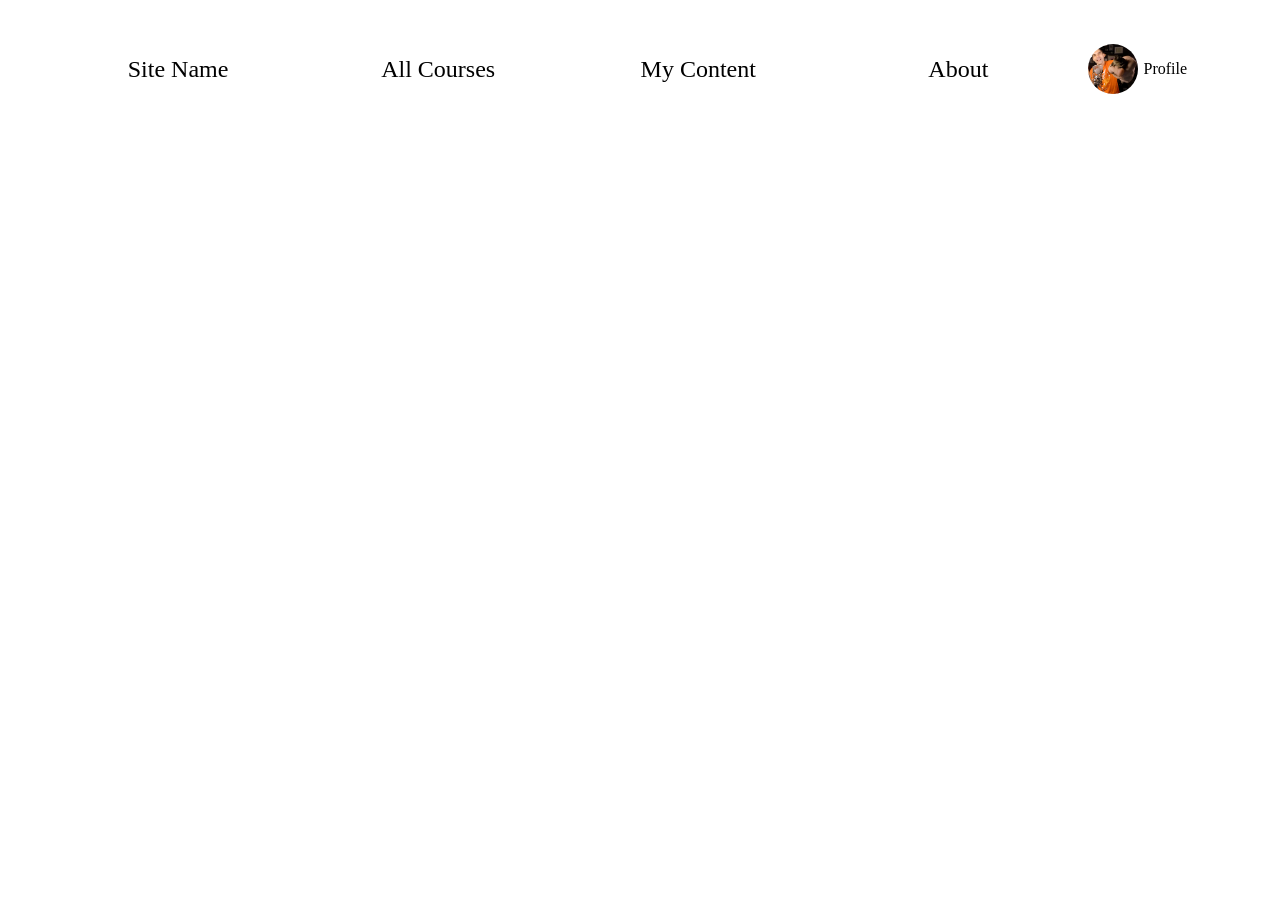
==== index.html @ 96fd847e "Very baseline files" ====
<!DOCTYPE html>
<html>
    <head>
        <title>Insert Title Here</title>
        <meta name="author" content="The Bees">
        <meta charset="utf-8">
        <link href="styles/nav.css" type="text/css" rel="stylesheet">
    </head>
    <body>
        <header>
            <nav>
                <ul>
                    <li><a href="index.html" id="mainPage">Site Name</a></li>
                    <li><a>All Courses</a></li>
                    <li><a>My Content</a></li>
                    <li><a href="about.html">About</a></li>
                    <li><div id="topProfile">
                        <img src="images/placeholderProfile.jpg"/>
                        <p>Profile</p>
                    </div></li>    
                </ul>
            </nav>
        </header>
        <main>

        </main>
        <footer>

        </footer>
    </body>
</html>
---- styles/nav.css ----
nav {
    padding-top: 10px;
    padding-bottom: 10px;
    position: relative;
    top: 0px;
}

nav ul {
    display: grid;
    grid-template-columns: repeat(4,1fr) 15%;
    grid-template-rows: auto;
    justify-content: center;
    align-items: center;
}

nav ul li {
    list-style-type: none;
    text-align: center;
}

nav ul li a {
    color: black;
    text-align: center;
    text-decoration: none;
    padding: 6px 6px 6px 6px;
    font-size: 150%;
    position: relative;
    top: 0px; 
}

nav ul li a:hover {

}

nav ul li a:visited {
    color: white;
}

header {
    padding-top: 10px;
    padding-bottom: 10px;
}

#topProfile img {
    max-height: 50px;
    border-radius: 100%;
}

#topProfile {
    display: grid;
    grid-template-columns: 30% 70%;
    grid-template-rows: auto;
    justify-content: center;
    align-items: center;
    text-align: left;
}
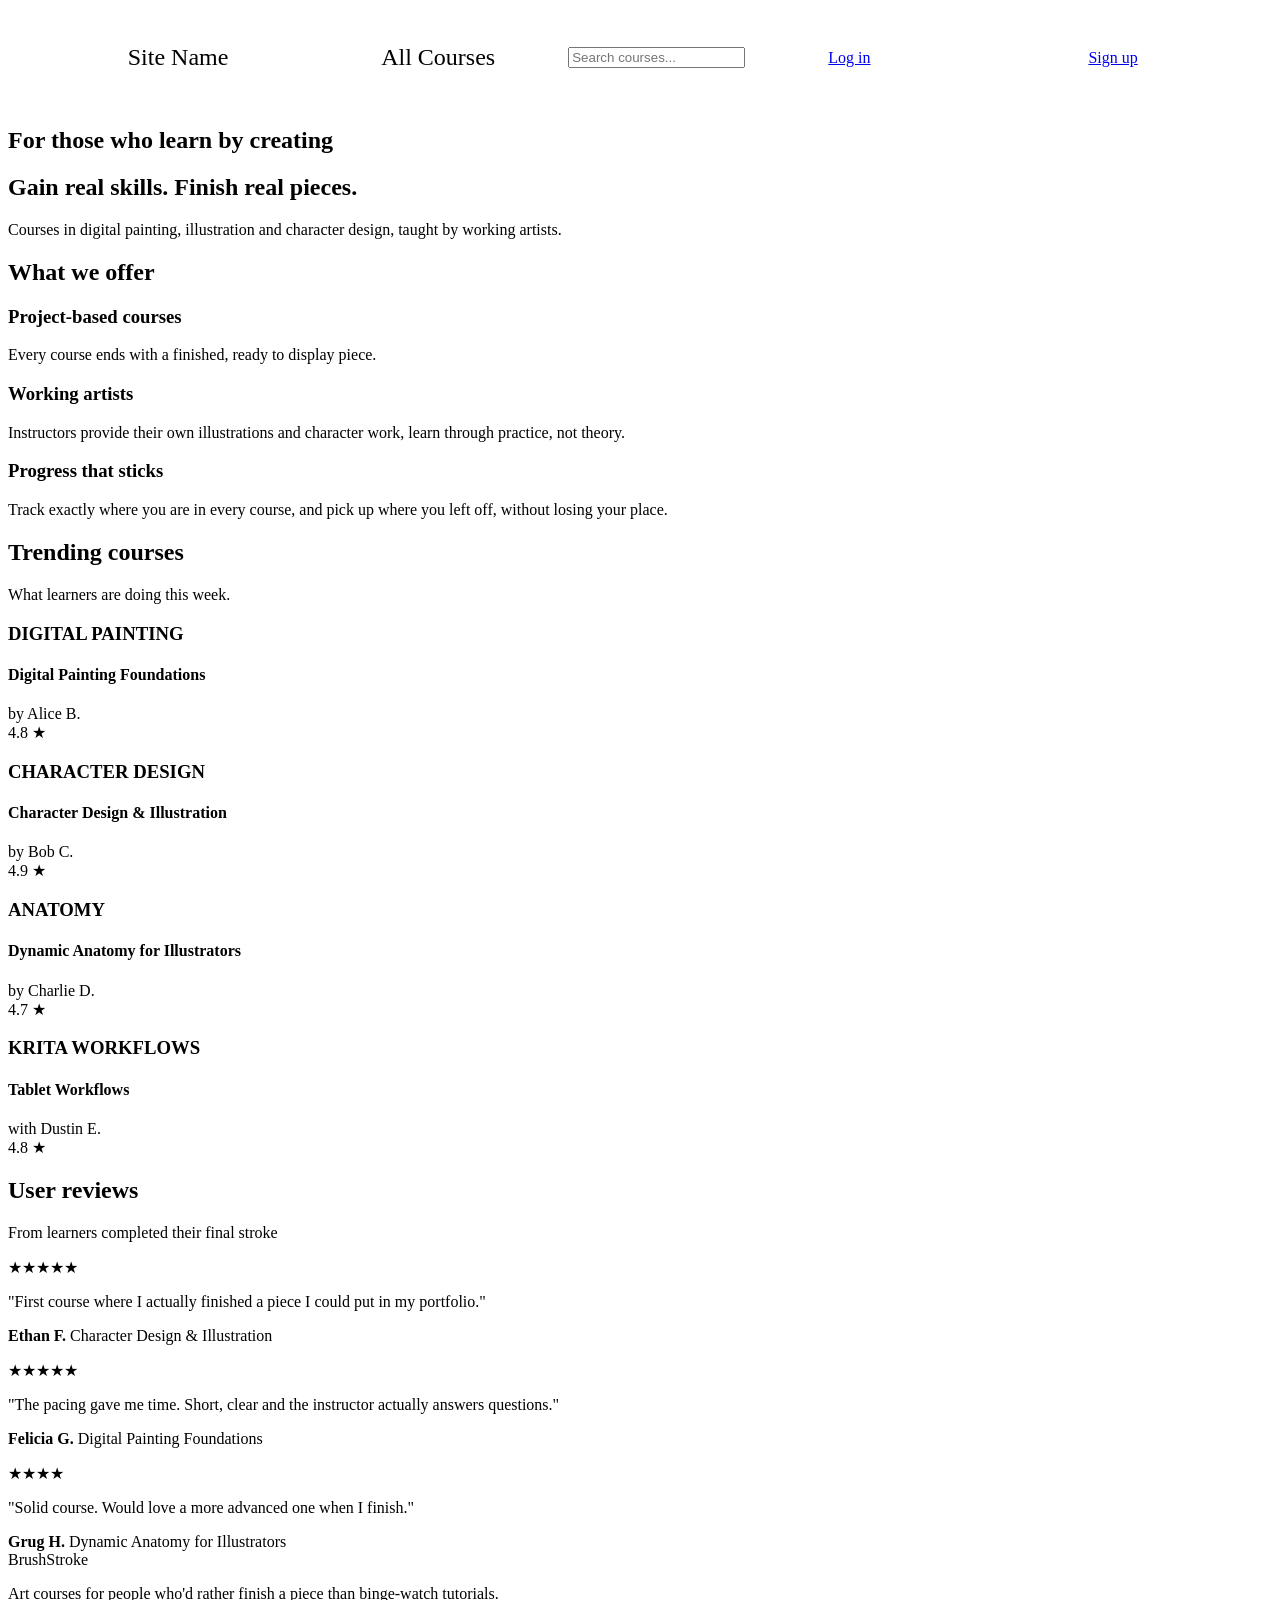
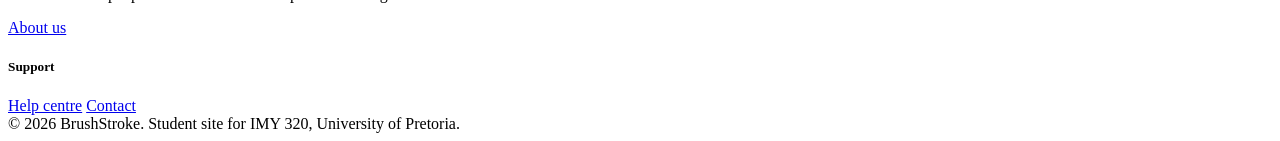
==== commit 6cdcebd6: "Filled HTML with basic info" ====
--- a/index.html
+++ b/index.html
@@ -1,31 +1,130 @@
 <!DOCTYPE html>
 <html>
     <head>
-        <title>Insert Title Here</title>
+        <title>BrushStroke</title>
         <meta name="author" content="The Bees">
         <meta charset="utf-8">
         <link href="styles/nav.css" type="text/css" rel="stylesheet">
     </head>
+
     <body>
         <header>
             <nav>
                 <ul>
                     <li><a href="index.html" id="mainPage">Site Name</a></li>
                     <li><a>All Courses</a></li>
-                    <li><a>My Content</a></li>
-                    <li><a href="about.html">About</a></li>
-                    <li><div id="topProfile">
-                        <img src="images/placeholderProfile.jpg"/>
-                        <p>Profile</p>
-                    </div></li>    
+                    <div class="searchbar">
+                        <input type="text" placeholder="Search courses...">
+                    </div>
+                    <a href="login.html" class="btn btn-ghost">Log in</a>
+                    <a href="signup.html" class="btn btn-primary">Sign up</a>  
                 </ul>
             </nav>
         </header>
+
         <main>
 
+            <section class="blurb">
+                <h1>For those who learn by creating</h1>
+                <h2>Gain real skills. Finish real pieces.</h2>
+                <p>Courses in digital painting, illustration and character design, taught by working artists.</p>
+            </section>
+
+
+            <section class="what-we-offer">
+                    <h1>What we offer</h1>
+
+                    <h3>Project-based courses</h3>
+                    <p>Every course ends with a finished, ready to display piece.</p>
+
+                    <h3>Working artists</h3>
+                    <p>Instructors provide their own illustrations and character work, learn through practice, not theory.</p>
+
+                    <h3>Progress that sticks</h3>
+                    <p>Track exactly where you are in every course, and pick up where you left off, without losing your place.</p>
+            </section>
+
+
+            <section class="trending">
+                    <h1>Trending courses</h1>
+                    <p>What learners are doing this week.</p>
+
+                    <article class="courses">
+                        <h3>DIGITAL PAINTING</h3>
+                        <div class="course-body">
+                            <h4>Digital Painting Foundations</h4>
+                            <div class="instructor">by Alice B.</div>
+                            <div class="rating">4.8 ★</div>
+                        </div>
+                    </article>
+
+                    <article class="courses">
+                        <h3>CHARACTER DESIGN</h3>
+                        <div class="course-body">
+                            <h4>Character Design & Illustration</h4>
+                            <div class="instructor">by Bob C.</div>
+                            <div class="rating">4.9 ★</div>
+                        </div>
+                    </article>
+
+                    <article class="courses">
+                        <h3>ANATOMY</h3>
+                        <div class="course-body">
+                            <h4>Dynamic Anatomy for Illustrators</h4>
+                            <div class="instructor">by Charlie D.</div>
+                            <div class="rating">4.7 ★</div>
+                        </div>
+                    </article>
+
+                    <article class="courses">
+                        <h3>KRITA WORKFLOWS</h3>
+                        <div class="course-body">
+                            <h4>Tablet Workflows</h4>
+                            <div class="instructor">with Dustin E.</div>
+                            <div class="rating">4.8 ★</div>
+                        </div>
+                    </article>
+            </section>
+
+
+            <section class="reviews">
+                <h1>User reviews</h1>
+                <p>From learners completed their final stroke</p>
+
+                </div>
+                    <p> ★★★★★ </p>
+                    <p>"First course where I actually finished a piece I could put in my portfolio."</p>
+                    <div class="reviewer"><strong>Ethan F.</strong> Character Design & Illustration</div>
+                </div>
+
+                <div>
+                    <p> ★★★★★ </p>
+                    <p>"The pacing gave me time. Short, clear and the instructor actually answers questions."</p>
+                    <div class="reviewer"><strong>Felicia G.</strong> Digital Painting Foundations</div>
+                </div>
+
+                <div>
+                    <p> ★★★★ </p>
+                    <p>"Solid course. Would love a more advanced one when I finish."</p>
+                    <div class="reviewer"><strong>Grug H.</strong> Dynamic Anatomy for Illustrators</div>
+                </div>
+            </section>
         </main>
+        
         <footer>
+            <div> BrushStroke </div>
 
+            <p class="blurb">Art courses for people who'd rather finish a piece than binge-watch tutorials.</p>
+
+            <a href="about.html">About us</a>
+
+            <h5>Support</h5>
+            <a href="#">Help centre</a>
+            <a href="#">Contact</a>
+
+            <div>
+                <span>© 2026 BrushStroke. Student site for IMY 320, University of Pretoria.</span>
+            </div>
         </footer>
     </body>
 </html>
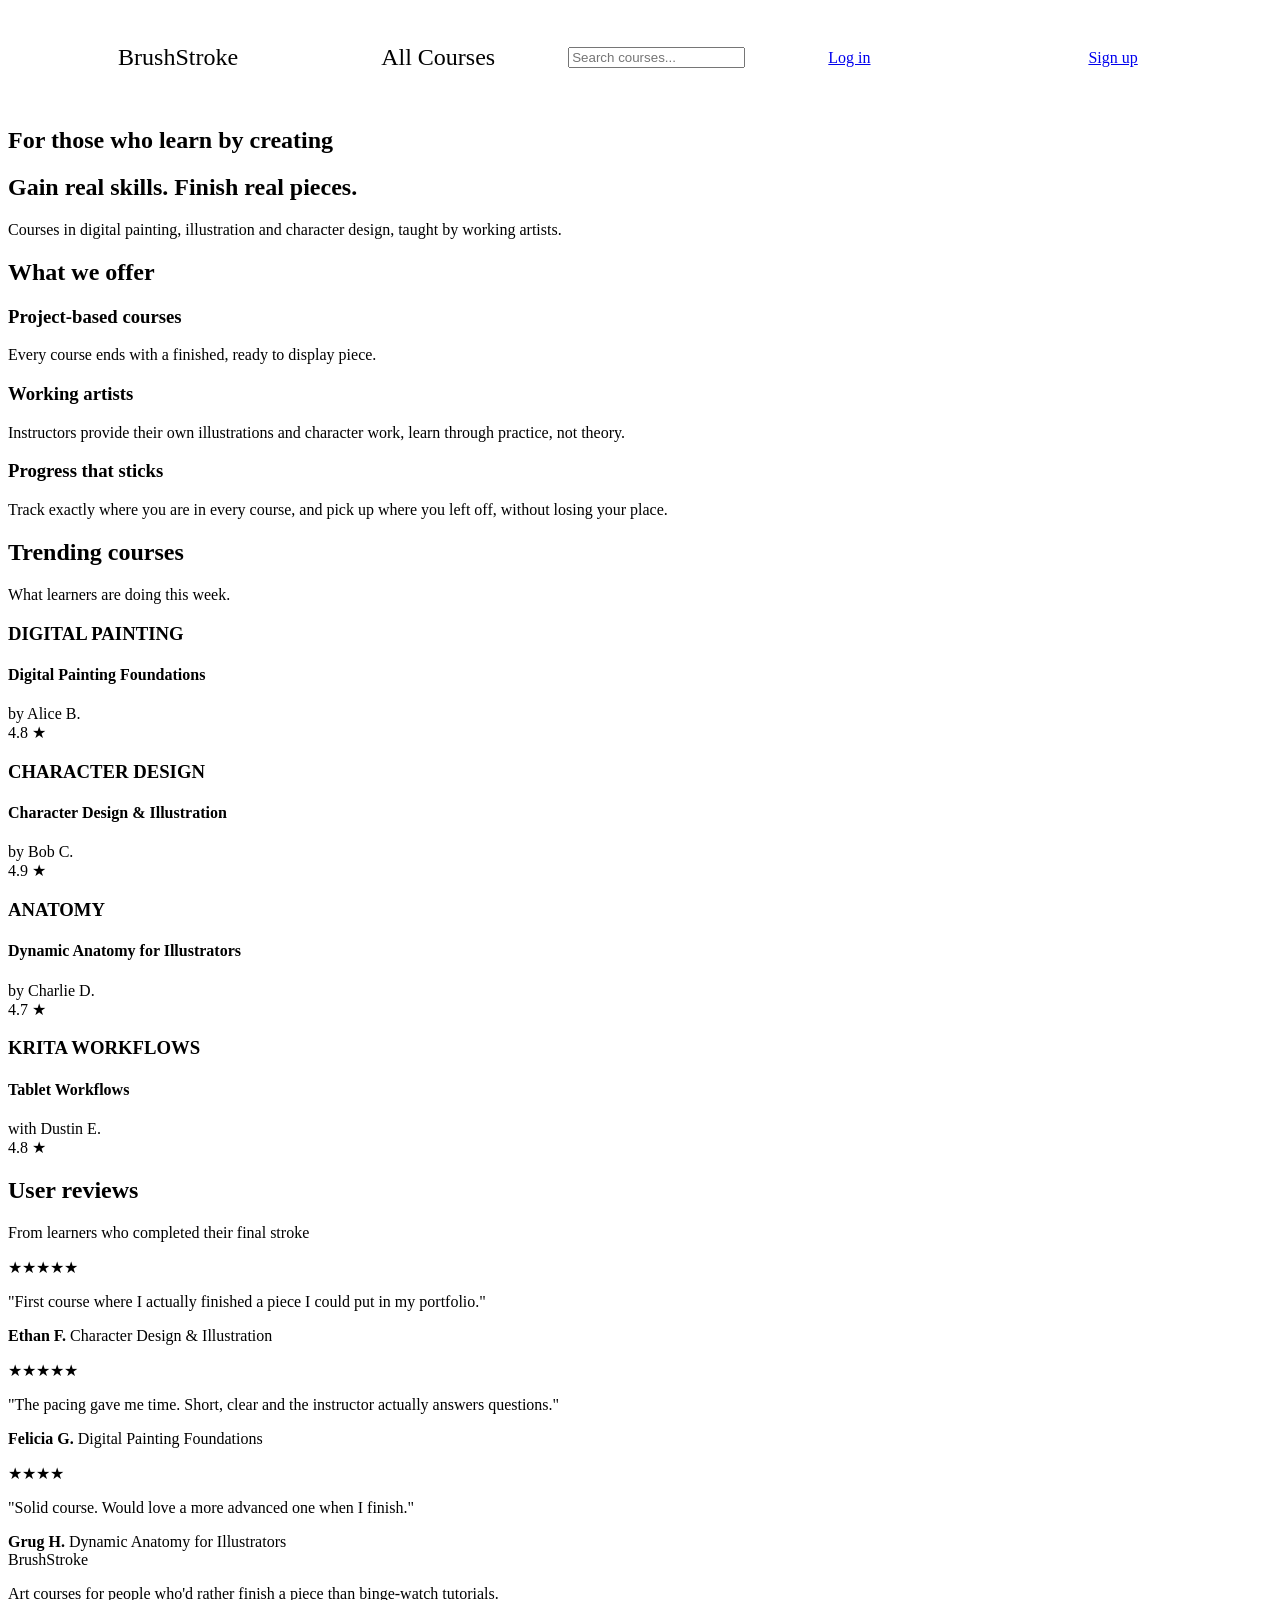
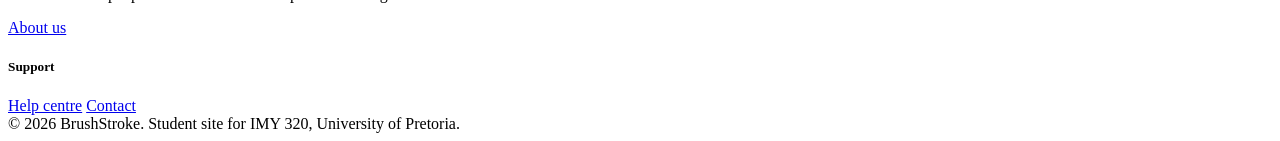
==== commit 81ba8f47: "Fixed HTML" ====
--- a/index.html
+++ b/index.html
@@ -1,18 +1,21 @@
 <!DOCTYPE html>
-<html>
+<html lang="en">
     <head>
         <title>BrushStroke</title>
         <meta name="author" content="The Bees">
         <meta charset="utf-8">
+        <meta name="viewport" content="width=device-width, initial-scale=1.0">
+        <link href="styles/theme.css" type="text/css" rel="stylesheet">
         <link href="styles/nav.css" type="text/css" rel="stylesheet">
+        <link href="styles/index.css" type="text/css" rel="stylesheet">
     </head>
 
     <body>
-        <header>
+        <header class="nav">
             <nav>
                 <ul>
-                    <li><a href="index.html" id="mainPage">Site Name</a></li>
-                    <li><a>All Courses</a></li>
+                    <li><a href="index.html" id="mainPage">BrushStroke</a></li>
+                    <li><a href="#courses">All Courses</a></li>
                     <div class="searchbar">
                         <input type="text" placeholder="Search courses...">
                     </div>
@@ -45,7 +48,7 @@
             </section>
 
 
-            <section class="trending">
+            <section class="trending" id="courses">
                     <h1>Trending courses</h1>
                     <p>What learners are doing this week.</p>
 
@@ -61,7 +64,7 @@
                     <article class="courses">
                         <h3>CHARACTER DESIGN</h3>
                         <div class="course-body">
-                            <h4>Character Design & Illustration</h4>
+                            <h4>Character Design &amp; Illustration</h4>
                             <div class="instructor">by Bob C.</div>
                             <div class="rating">4.9 ★</div>
                         </div>
@@ -89,12 +92,12 @@
 
             <section class="reviews">
                 <h1>User reviews</h1>
-                <p>From learners completed their final stroke</p>
+                <p>From learners who completed their final stroke</p>
 
-                </div>
+                <div>
                     <p> ★★★★★ </p>
                     <p>"First course where I actually finished a piece I could put in my portfolio."</p>
-                    <div class="reviewer"><strong>Ethan F.</strong> Character Design & Illustration</div>
+                    <div class="reviewer"><strong>Ethan F.</strong> Character Design &amp; Illustration</div>
                 </div>
 
                 <div>
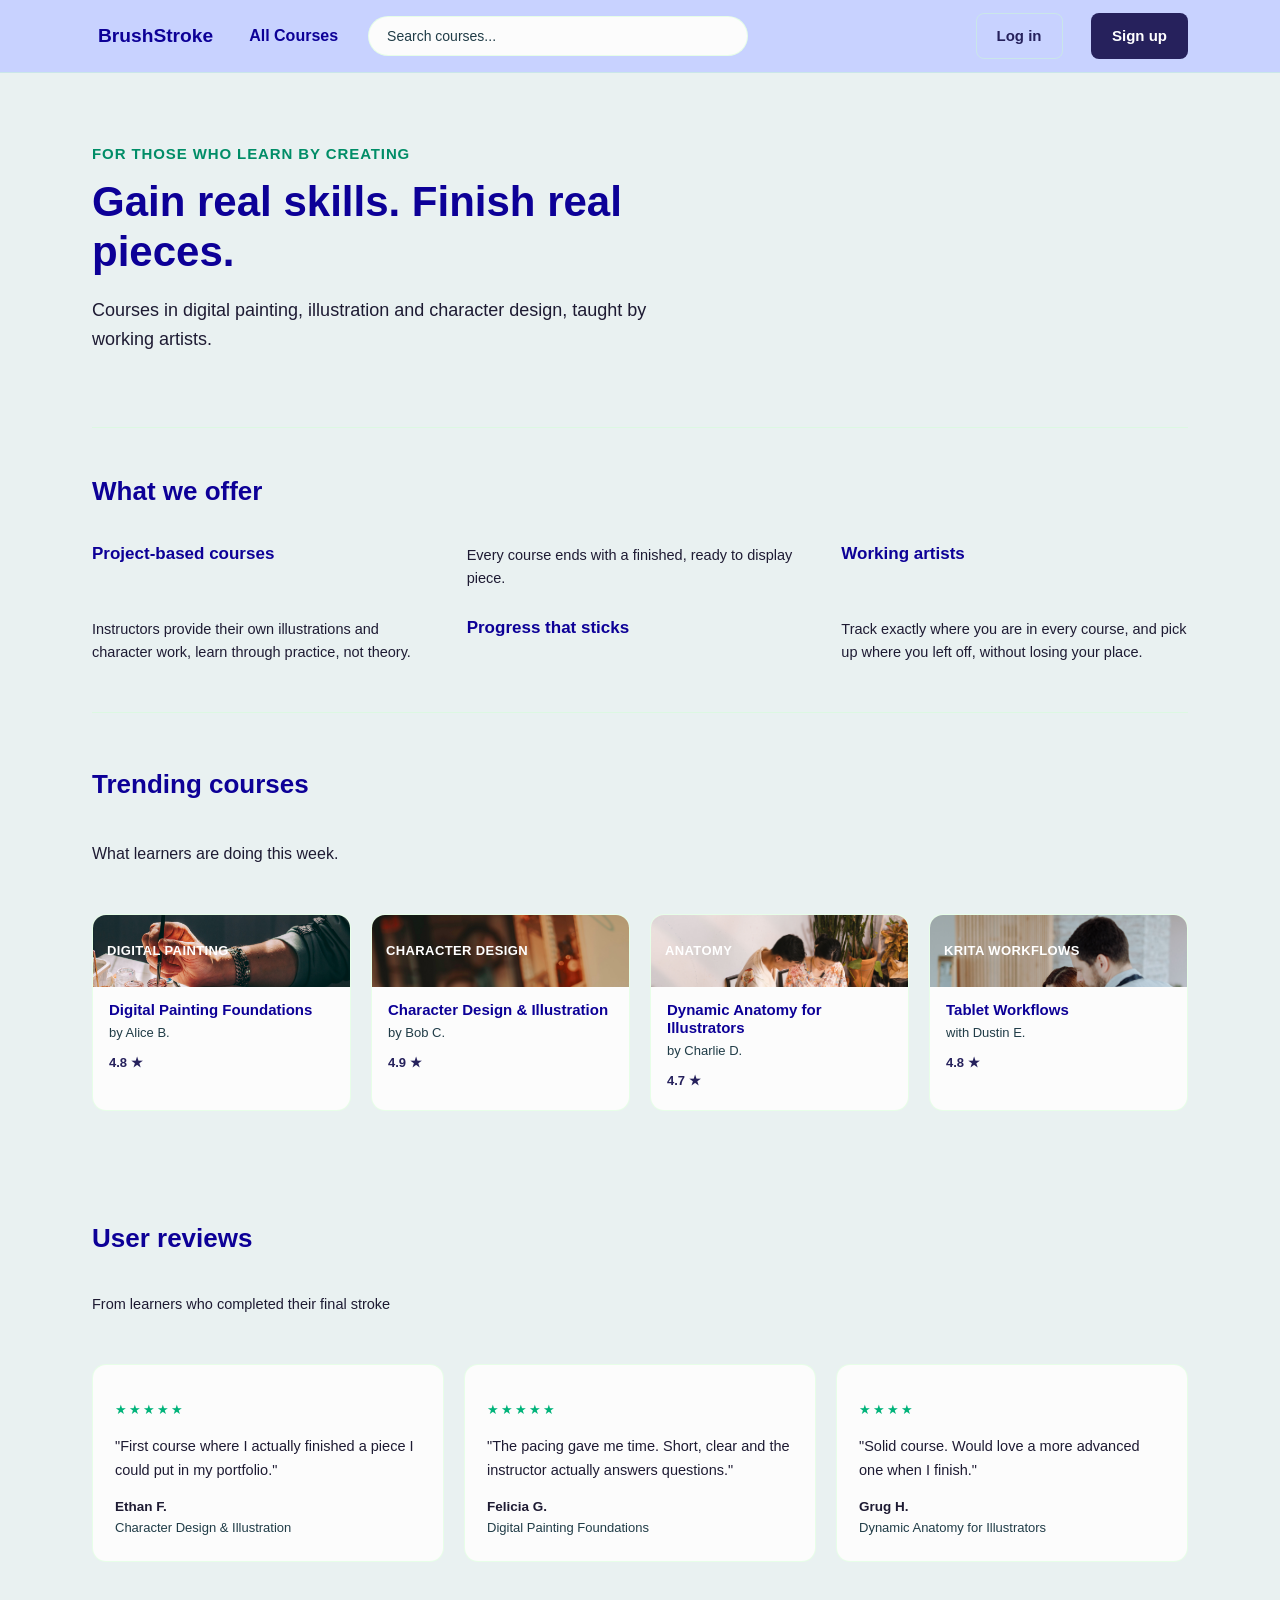
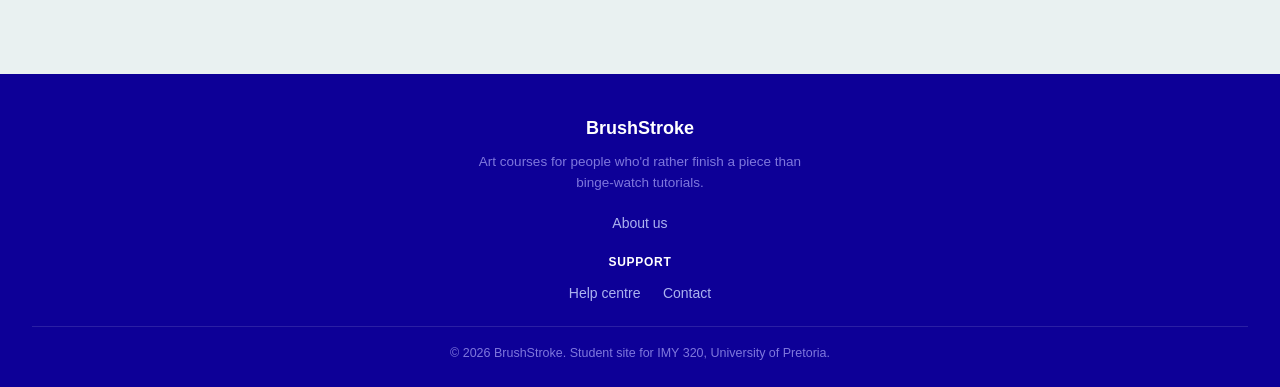
==== commit 8cfc365a: "Bunch of Changes" ====
--- a/index.html
+++ b/index.html
@@ -8,6 +8,7 @@
         <link href="styles/theme.css" type="text/css" rel="stylesheet">
         <link href="styles/nav.css" type="text/css" rel="stylesheet">
         <link href="styles/index.css" type="text/css" rel="stylesheet">
+        <link href="styles/course.css" type="text/css" rel="stylesheet">
     </head>
 
     <body>
@@ -19,8 +20,10 @@
                     <div class="searchbar">
                         <input type="text" placeholder="Search courses...">
                     </div>
-                    <a href="login.html" class="btn btn-ghost">Log in</a>
-                    <a href="signup.html" class="btn btn-primary">Sign up</a>  
+                    <div id="logSect">
+                        <a href="login.html" class="btn btn-ghost">Log in</a>
+                        <a href="signup.html" class="btn btn-primary">Sign up</a>  
+                    </div>
                 </ul>
             </nav>
         </header>
@@ -53,7 +56,7 @@
                     <p>What learners are doing this week.</p>
 
                     <article class="courses">
-                        <h3>DIGITAL PAINTING</h3>
+                        <h3 id="class01">DIGITAL PAINTING</h3>
                         <div class="course-body">
                             <h4>Digital Painting Foundations</h4>
                             <div class="instructor">by Alice B.</div>
@@ -62,7 +65,7 @@
                     </article>
 
                     <article class="courses">
-                        <h3>CHARACTER DESIGN</h3>
+                        <h3 id="class02">CHARACTER DESIGN</h3>
                         <div class="course-body">
                             <h4>Character Design &amp; Illustration</h4>
                             <div class="instructor">by Bob C.</div>
@@ -71,7 +74,7 @@
                     </article>
 
                     <article class="courses">
-                        <h3>ANATOMY</h3>
+                        <h3 id="class03">ANATOMY</h3>
                         <div class="course-body">
                             <h4>Dynamic Anatomy for Illustrators</h4>
                             <div class="instructor">by Charlie D.</div>
@@ -80,7 +83,7 @@
                     </article>
 
                     <article class="courses">
-                        <h3>KRITA WORKFLOWS</h3>
+                        <h3 id="class04">KRITA WORKFLOWS</h3>
                         <div class="course-body">
                             <h4>Tablet Workflows</h4>
                             <div class="instructor">with Dustin E.</div>
@@ -129,5 +132,6 @@
                 <span>© 2026 BrushStroke. Student site for IMY 320, University of Pretoria.</span>
             </div>
         </footer>
+        <script type="module" src="scripts/loginState.js"></script>
     </body>
 </html>
--- a/styles/theme.css
+++ b/styles/theme.css
@@ -0,0 +1,118 @@
+:root {
+    --vib-blue: #0d0097;
+    --dark-grad: #26215C;
+    --light-grad: #534AB7;
+    --foot-text: #7F77DD;
+    --foot-links: #c8d2ff;
+    --nav: #c8d2ff;
+    --moss: #008d67;
+    --stars: #00b37a;
+    --bg: #e9f1f1;
+    --inside-box: #fcfcfc;
+    --line: #ccffce71;
+    --text-primary: #1E1B33;
+    --text-muted: #203c47;
+
+    --font-display: 'Space Grotesk', 'Segoe UI', sans-serif;
+    --font-body: 'Inter', 'Segoe UI', sans-serif;
+
+    --radius-sm: 8px;
+    --radius-md: 14px;
+    --radius-lg: 24px;
+    --shadow-card: 0 1px 2px rgba(27, 24, 64, 0.04), 0 8px 24px rgba(27, 24, 64, 0.06);
+}
+
+* { 
+    box-sizing: border-box; 
+}
+
+html, body {
+    margin: 0;
+    padding: 0;
+}
+
+body {
+    font-family: var(--font-body);
+    background: var(--bg);
+    color: var(--text-primary);
+    line-height: 1.6;
+    -webkit-font-smoothing: antialiased;
+}
+
+h1, h2, h3, h4 {
+    font-family: var(--font-display);
+    color: var(--vib-blue);
+    margin: 0 0 0.5em;
+    line-height: 1.2;
+}
+
+p { color: var(--text-primary); }
+
+a { color: var(--light-grad); text-decoration: none; }
+a:hover { color: var(--dark-grad); }
+
+.btn {
+    display: inline-block;
+    font-family: var(--font-body);
+    font-weight: 600;
+    font-size: 15px;
+    padding: 10px 20px;
+    border-radius: var(--radius-sm);
+    border: 1px solid transparent;
+    cursor: pointer;
+    text-align: center;
+}
+.btn-primary { background: var(--dark-grad); color: #fff; }
+.btn-primary:hover { background: var(--light-grad); color: #fff; }
+.btn-ghost { background: transparent; color: var(--dark-grad); border-color: var(--line); }
+.btn-ghost:hover { border-color: var(--light-grad); color: var(--light-grad); }
+
+
+footer {
+    background: var(--vib-blue);
+    color: var(--foot-text);
+    padding: 40px 32px 24px;
+    margin-top: 40px;
+    text-align: center;
+}
+
+footer > div:first-child {
+    font-family: var(--font-display);
+    font-weight: 700;
+    color: #fff;
+    font-size: 18px;
+    margin-bottom: 8px;
+}
+
+footer .blurb {
+    color: var(--foot-text);
+    font-size: 13.5px;
+    max-width: 340px;
+    margin: 0 auto 16px;
+}
+
+footer a {
+    display: inline-block;
+    color: var(--foot-links);
+    opacity: 0.85;
+    font-size: 14px;
+    margin: 0 9px;
+}
+
+footer a:hover { opacity: 1; color: #fff; }
+
+footer h5 {
+    color: #fff;
+    font-size: 12px;
+    text-transform: uppercase;
+    letter-spacing: 0.06em;
+    margin: 18px 0 8px;
+}
+
+footer > div:last-child {
+    margin-top: 20px;
+    padding-top: 16px;
+    border-top: 1px solid rgba(255,255,255,0.12);
+    font-size: 12.5px;
+    color: var(--foot-text);
+}
--- a/styles/nav.css
+++ b/styles/nav.css
@@ -1,16 +1,39 @@
+/* ============================================
+   Nav bar
+   ============================================ */
+header.nav {
+    padding-top: 0;
+    padding-bottom: 0;
+    position: sticky;
+    top: 0;
+    z-index: 20;
+    background: var(--nav);
+    border-bottom: 1px solid var(--line);
+}
+
 nav {
-    padding-top: 10px;
-    padding-bottom: 10px;
+    padding-top: 0;
+    padding-bottom: 0;
     position: relative;
     top: 0px;
 }
 
 nav ul {
     display: grid;
-    grid-template-columns: repeat(4,1fr) 15%;
+    grid-template-columns: auto auto 1fr auto;
     grid-template-rows: auto;
-    justify-content: center;
+    justify-content: start;
     align-items: center;
+    gap: 24px;
+    height: 72px;
+    margin: 0;
+    padding: 0 32px;
+    max-width: 1160px;
+    margin: 0 auto;
+}
+
+#logSect a {
+    margin-left: 24px;
 }
 
 nav ul li {
@@ -19,26 +42,52 @@
 }
 
 nav ul li a {
-    color: black;
+    color: var(--vib-blue);
     text-align: center;
     text-decoration: none;
-    padding: 6px 6px 6px 6px;
-    font-size: 150%;
+    padding: 6px 6px;
+    font-size: 100%;
+    font-weight: 600;
+    font-family: var(--font-display);
     position: relative;
-    top: 0px; 
+    top: 0px;
 }
 
 nav ul li a:hover {
-
+    color: var(--light-grad);
 }
 
-nav ul li a:visited {
-    color: white;
+#mainPage {
+    font-size: 120%;
 }
 
+.searchbar {
+    display: flex;
+    align-items: center;
+    background: var(--inside-box);
+    border: 1px solid var(--line);
+    border-radius: 999px;
+    padding: 0 16px;
+    height: 40px;
+    max-width: 380px;
+    width: 100%;
+}
+
+.searchbar input {
+    border: none;
+    background: transparent;
+    outline: none;
+    font-size: 14px;
+    font-family: var(--font-body);
+    color: var(--text-primary);
+    width: 100%;
+}
+
+.searchbar input::placeholder { color: var(--text-muted); }
+
 header {
-    padding-top: 10px;
-    padding-bottom: 10px;
+    padding-top: 0;
+    padding-bottom: 0;
 }
 
 #topProfile img {
@@ -53,4 +102,33 @@
     justify-content: center;
     align-items: center;
     text-align: left;
+}
+
+@media (max-width: 700px) {
+    nav ul {
+        grid-template-columns: auto auto auto auto;
+    }
+    .searchbar { display: none; }
+}
+
+
+nav ul.nav-minimal {
+    display: flex;
+    grid-template-columns: none;
+    justify-content: center;
+    gap: 28px;
+}
+
+.profile {
+    display: inline-block;
+    font-family: var(--font-body);
+    font-weight: 600;
+    font-size: 15px;
+    padding: 10px 20px;
+    border-radius: var(--radius-sm);
+    border: 1px solid transparent;
+    cursor: pointer;
+    text-align: center;
+    background: transparent;
+    color: var(--dark-grad)
 }
--- a/styles/index.css
+++ b/styles/index.css
@@ -0,0 +1,165 @@
+main {
+    max-width: 1160px;
+    margin: 0 auto;
+    padding: 0 32px;
+}
+
+
+section.blurb {
+    padding: 72px 0 56px;
+    max-width: 620px;
+}
+
+section.blurb h1 {
+    font-size: 15px;
+    font-weight: 600;
+    letter-spacing: 0.06em;
+    text-transform: uppercase;
+    color: var(--moss);
+    margin-bottom: 14px;
+}
+
+section.blurb h2 {
+    font-size: 42px;
+    margin-bottom: 16px;
+}
+
+section.blurb p {
+    font-size: 18px;
+}
+
+
+section.what-we-offer {
+    padding: 48px 0;
+    border-top: 1px solid var(--line);
+    border-bottom: 1px solid var(--line);
+    display: grid;
+    grid-template-columns: repeat(3, 1fr);
+    gap: 28px;
+}
+
+section.what-we-offer > h1 {
+    grid-column: 1 / -1;
+    font-size: 26px;
+    margin-bottom: 8px;
+}
+
+section.what-we-offer h3 {
+    font-size: 17px;
+    margin-bottom: 6px;
+}
+
+section.what-we-offer p {
+    font-size: 14.5px;
+    margin: 0;
+}
+
+
+section.trending h1,
+section.reviews h1 {
+    grid-column: 1 / -1;
+    font-size: 26px;
+    margin-bottom: 4px;
+}
+section.trending > p,
+section.reviews > p {
+    grid-column: 1 / -1;
+    margin-bottom: 28px;
+}
+
+
+section.trending {
+    padding: 56px 0;
+    display: grid;
+    grid-template-columns: repeat(4, 1fr);
+    gap: 20px;
+}
+
+article.courses {
+    background: var(--inside-box);
+    border: 1px solid var(--line);
+    border-radius: var(--radius-md);
+    overflow: hidden;
+}
+
+article.courses > h3 {
+    margin: 0;
+    padding: 28px 14px;
+    font-size: 13px;
+    font-weight: 700;
+    letter-spacing: 0.03em;
+    color: #fff;
+}
+
+.course-body {
+    padding: 14px 16px 18px;
+}
+
+.course-body h4 {
+    font-size: 15px;
+    margin-bottom: 4px;
+}
+
+.course-body .instructor {
+    font-size: 13px;
+    color: var(--text-muted);
+    margin-bottom: 10px;
+}
+
+.course-body .rating {
+    font-size: 13px;
+    font-weight: 700;
+    color: var(--dark-grad);
+}
+
+
+section.reviews {
+    padding: 56px 0 72px;
+    display: grid;
+    grid-template-columns: repeat(3, 1fr);
+    gap: 20px;
+}
+
+section.reviews > div {
+    background: var(--inside-box);
+    border: 1px solid var(--line);
+    border-radius: var(--radius-md);
+    padding: 22px;
+}
+
+section.reviews p:first-child {
+    color: var(--stars);
+    letter-spacing: 2px;
+    font-size: 13px;
+    margin-bottom: 10px;
+}
+
+section.reviews p {
+    font-size: 14.5px;
+    color: var(--text-primary);
+}
+
+.reviewer {
+    margin-top: 12px;
+    font-size: 13px;
+    color: var(--text-muted);
+}
+
+.reviewer strong {
+    display: block;
+    color: var(--text-primary);
+    font-size: 13.5px;
+}
+
+
+@media (max-width: 900px) {
+    section.what-we-offer { grid-template-columns: 1fr 1fr; }
+    section.trending { grid-template-columns: repeat(2, 1fr); }
+    section.reviews { grid-template-columns: 1fr; }
+}
+
+@media (max-width: 560px) {
+    section.what-we-offer,
+    section.trending { grid-template-columns: 1fr; }
+    section.blurb h2 { font-size: 30px; }
+}
--- a/styles/course.css
+++ b/styles/course.css
@@ -0,0 +1,19 @@
+#class01 {
+    background-image: url('../images/class01.jpg');
+    background-size: 300px;
+}
+
+#class02 {
+    background-image: url('../images/class02.jpg');
+    background-size: 300px;
+}
+
+#class03 {
+    background-image: url('../images/class03.jpg');
+    background-size: 300px;
+}
+
+#class04 {
+    background-image: url('../images/class04.jpg');
+    background-size: 300px;
+}
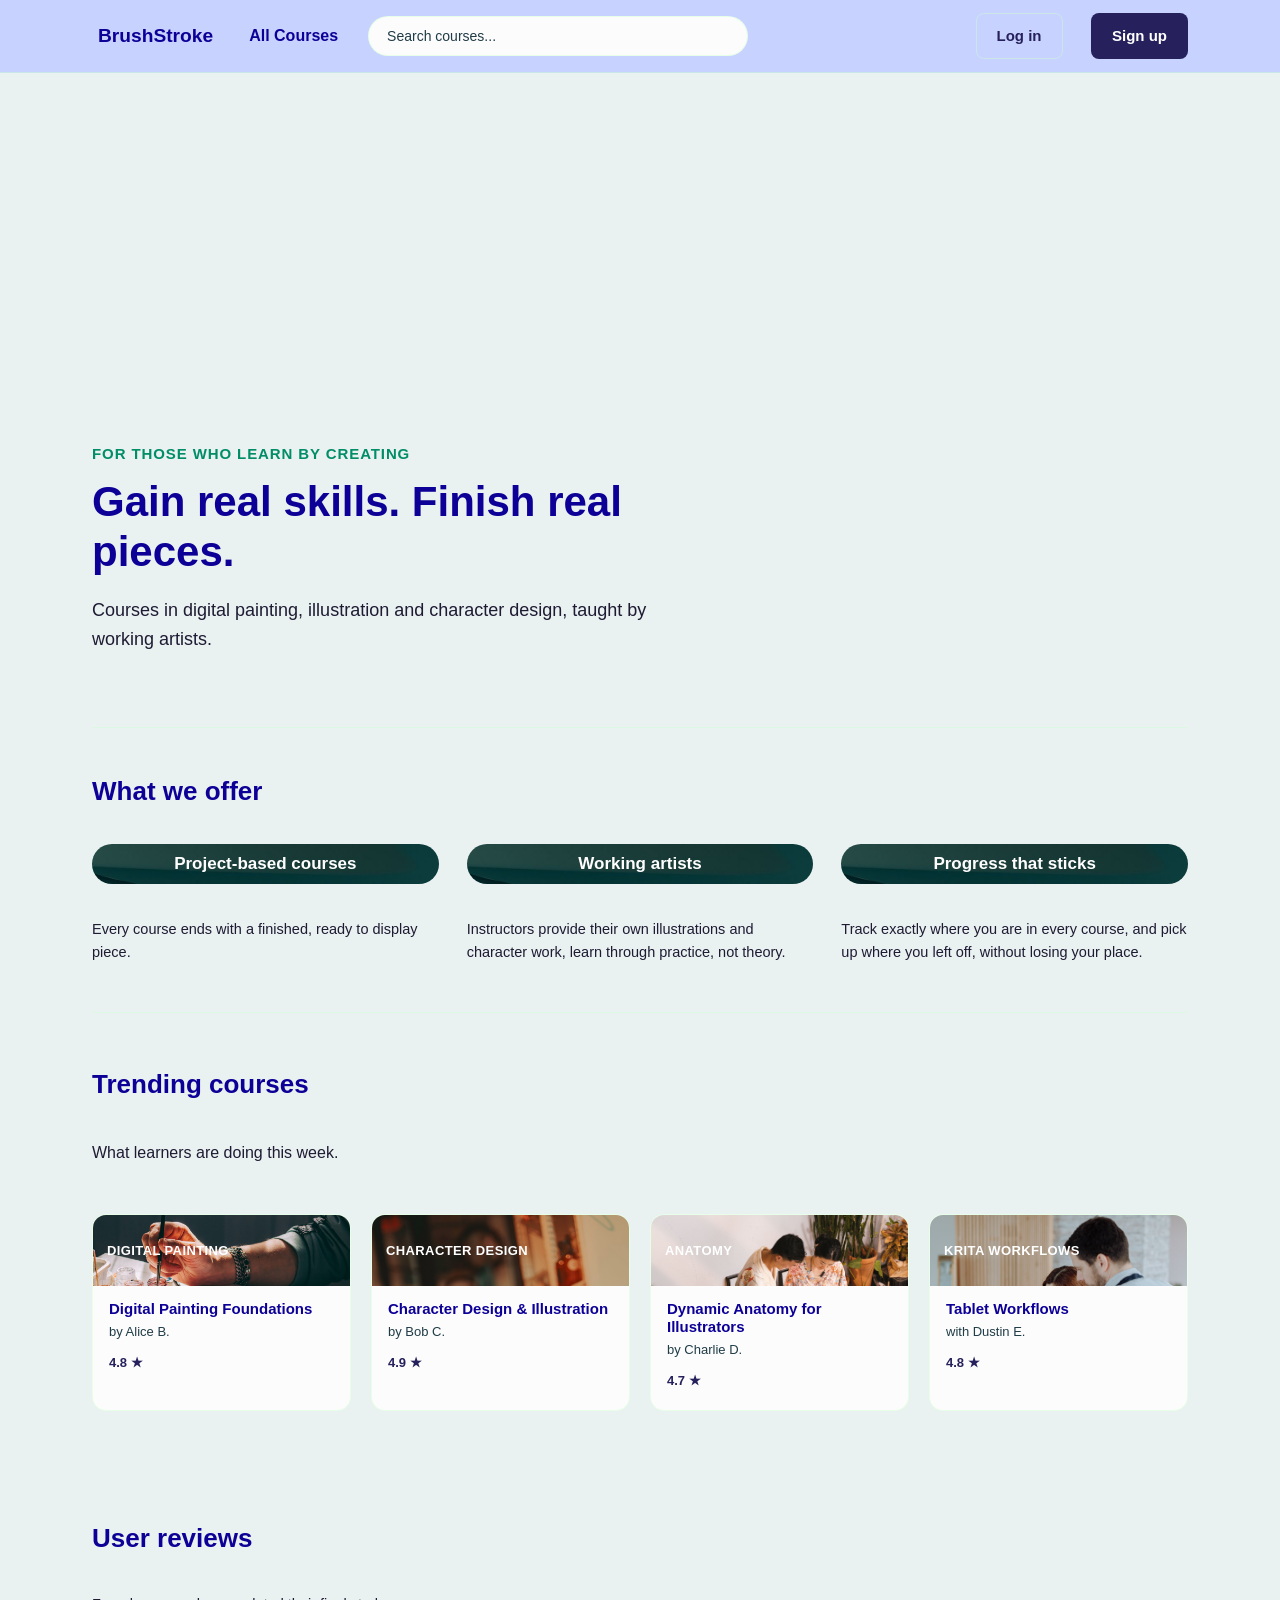
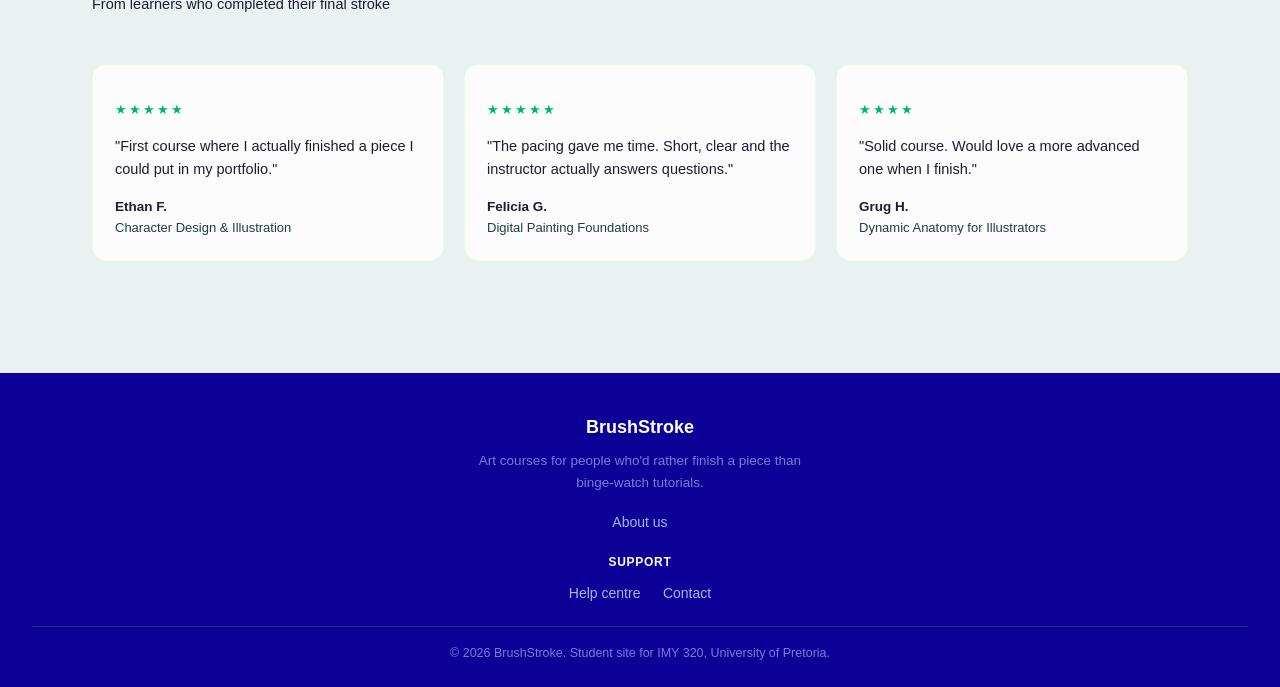
==== commit 057a9c29: "More stuff" ====
--- a/index.html
+++ b/index.html
@@ -28,7 +28,10 @@
             </nav>
         </header>
 
+        <section id="banner"></section>
+
         <main>
+            
 
             <section class="blurb">
                 <h1>For those who learn by creating</h1>
@@ -41,12 +44,11 @@
                     <h1>What we offer</h1>
 
                     <h3>Project-based courses</h3>
+                    <h3>Working artists</h3>
+                    <h3>Progress that sticks</h3>
+
                     <p>Every course ends with a finished, ready to display piece.</p>
-
-                    <h3>Working artists</h3>
                     <p>Instructors provide their own illustrations and character work, learn through practice, not theory.</p>
-
-                    <h3>Progress that sticks</h3>
                     <p>Track exactly where you are in every course, and pick up where you left off, without losing your place.</p>
             </section>
 
--- a/styles/index.css
+++ b/styles/index.css
@@ -162,4 +162,22 @@
     section.what-we-offer,
     section.trending { grid-template-columns: 1fr; }
     section.blurb h2 { font-size: 30px; }
+}
+
+#banner {
+    margin: 0;
+    padding: 0;
+    height: 300px;
+    background-image: url('../images/banner.jpg');
+    background-size: 2000px;
+}
+
+section.what-we-offer h3 {
+    background-image: url('../images/offer.jpg');
+    background-size: 2000px;
+    border-radius: 20px;
+    text-align: center;
+    color: #fff;
+    height: 40px;
+    padding-top: 10px;
 }
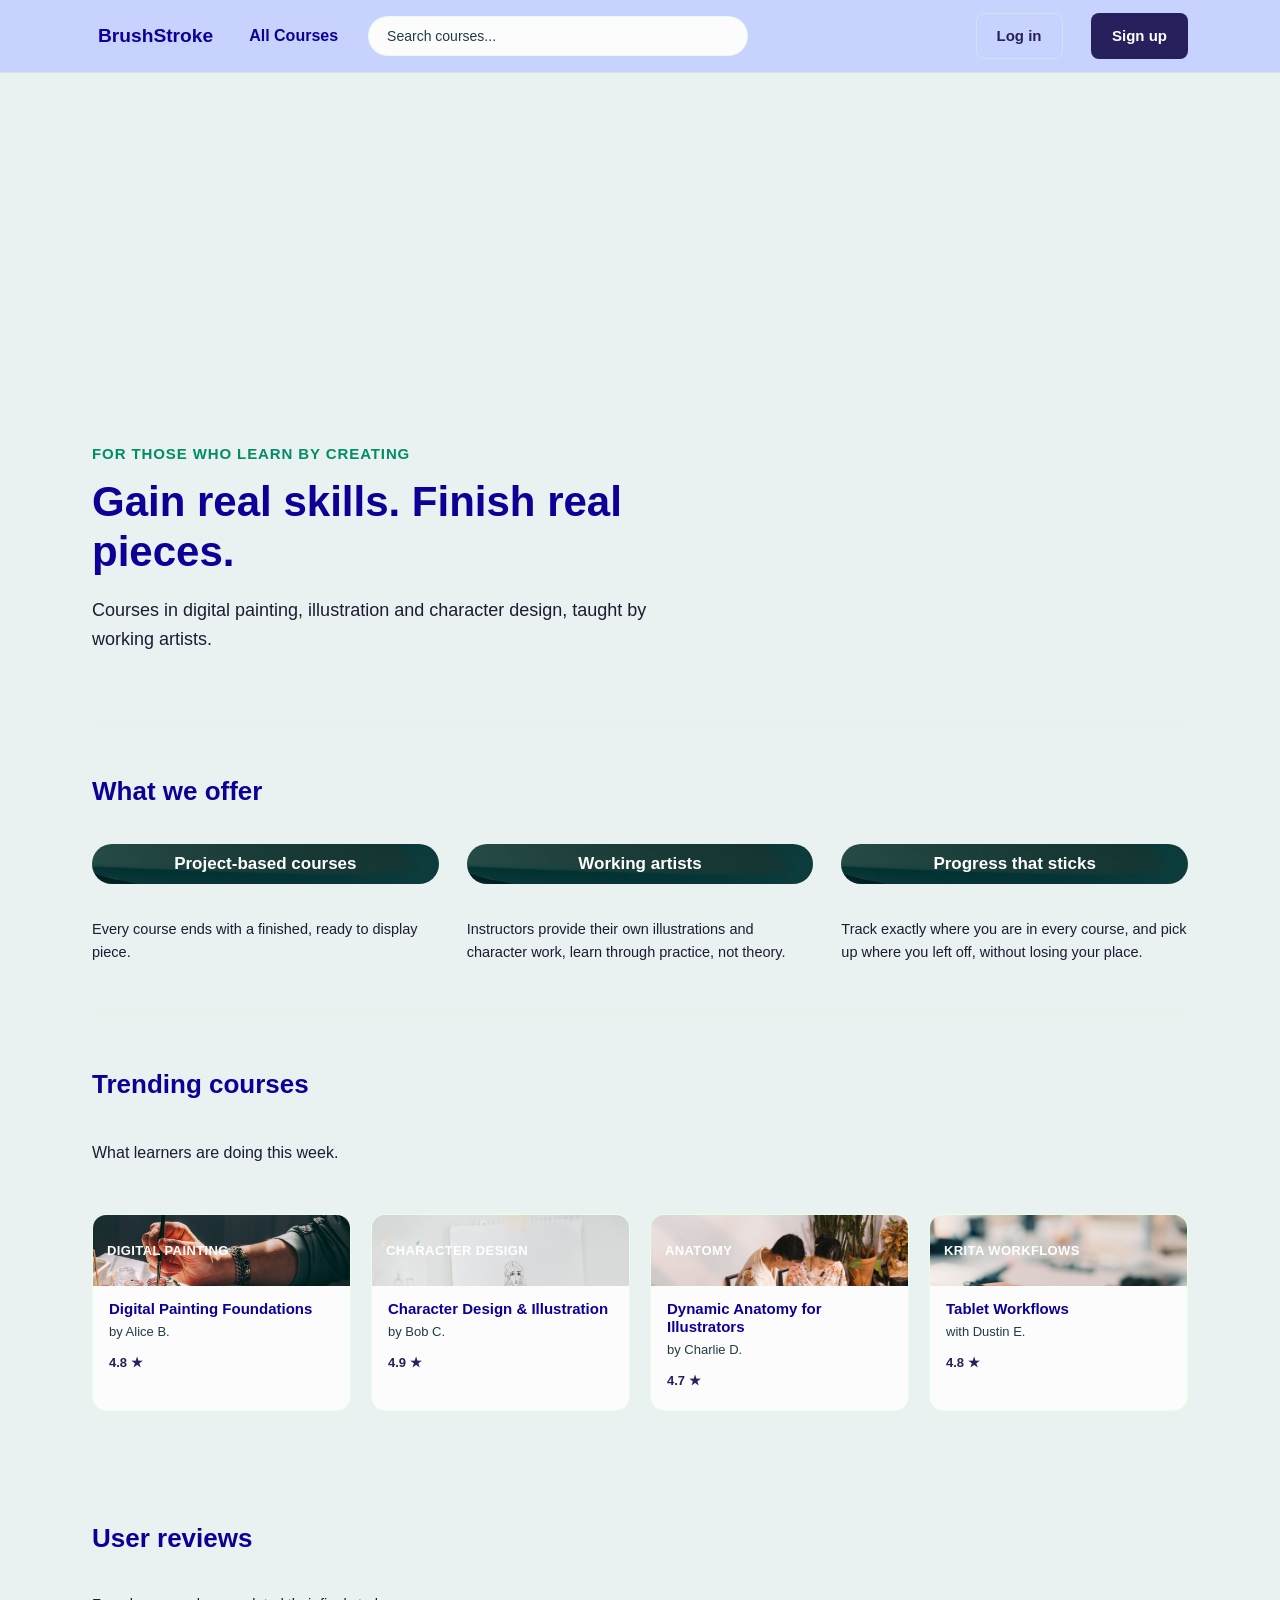
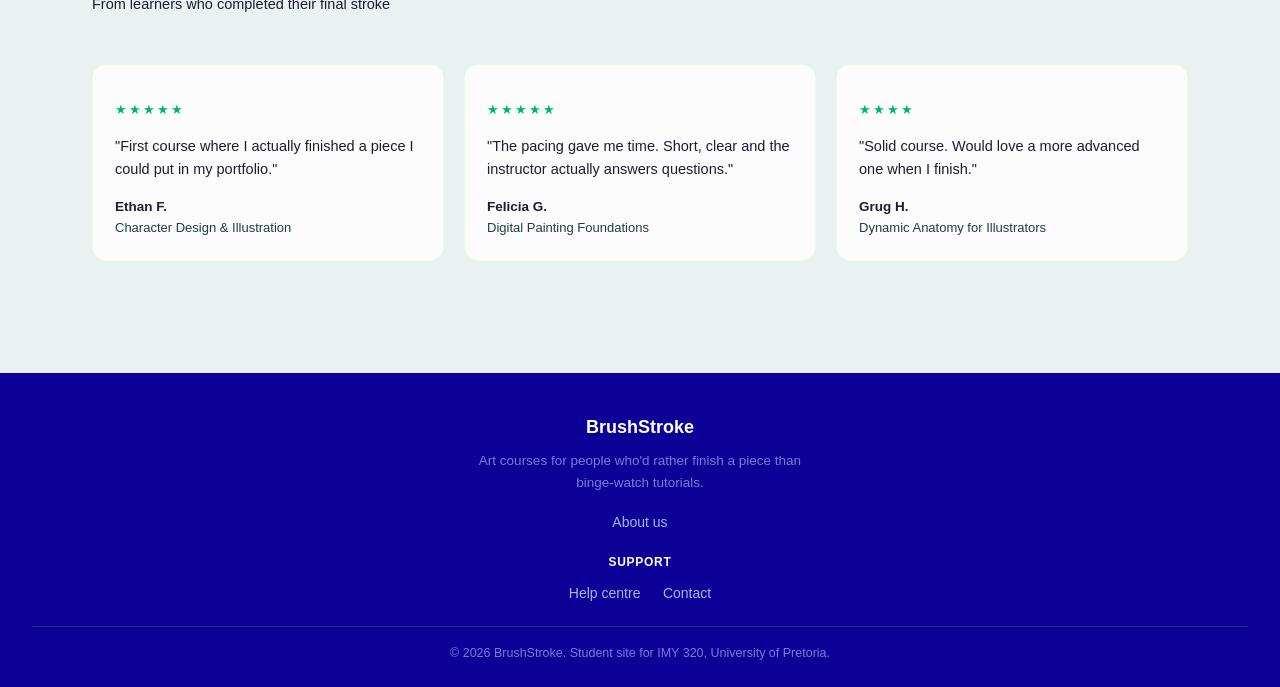
==== commit c22b6451: "Crazy? I was crazy once. They put me in a room. A rubber room. A rubber room with rats. And rats mak" ====
--- a/index.html
+++ b/index.html
@@ -9,6 +9,7 @@
         <link href="styles/nav.css" type="text/css" rel="stylesheet">
         <link href="styles/index.css" type="text/css" rel="stylesheet">
         <link href="styles/course.css" type="text/css" rel="stylesheet">
+        <link rel="icon" type="image/x-icon" href="/images/favicon.svg">
     </head>
 
     <body>
@@ -16,7 +17,7 @@
             <nav>
                 <ul>
                     <li><a href="index.html" id="mainPage">BrushStroke</a></li>
-                    <li><a href="#courses">All Courses</a></li>
+                    <li><a href="catalogue.html">All Courses</a></li>
                     <div class="searchbar">
                         <input type="text" placeholder="Search courses...">
                     </div>
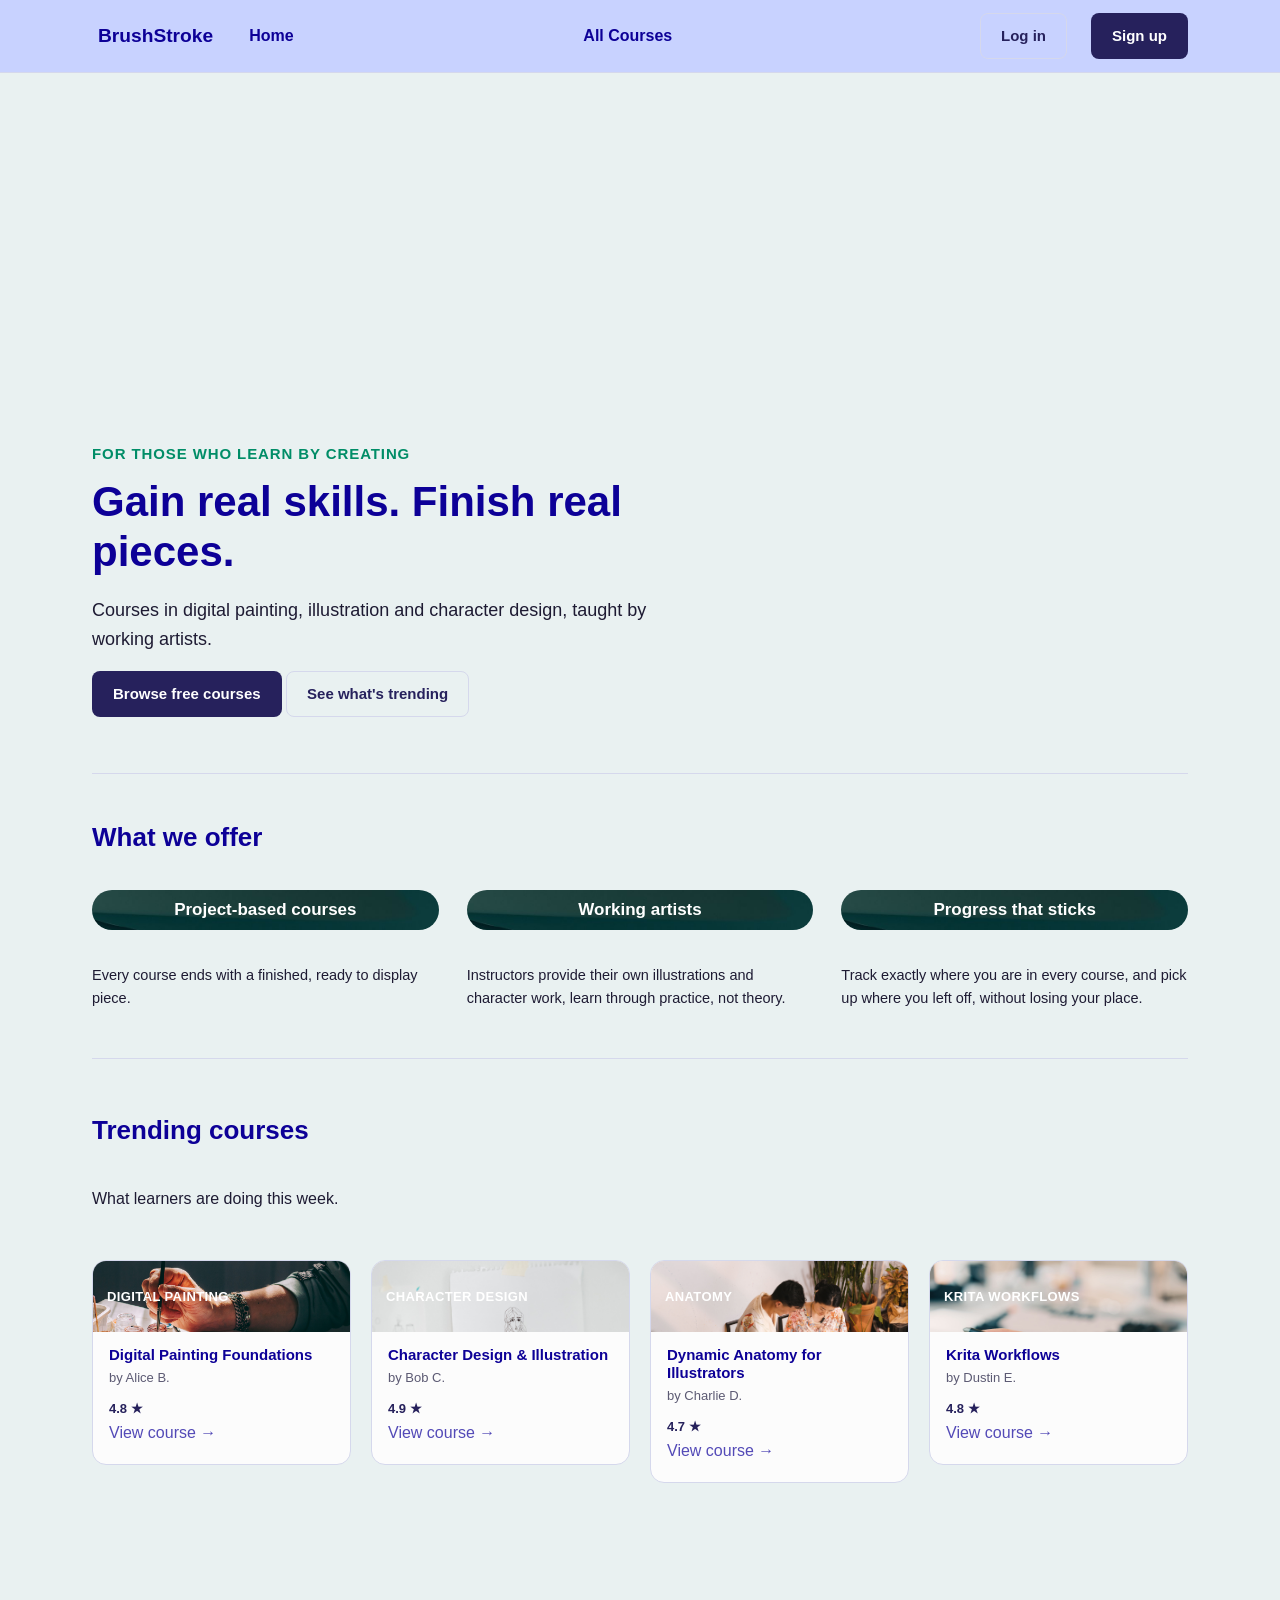
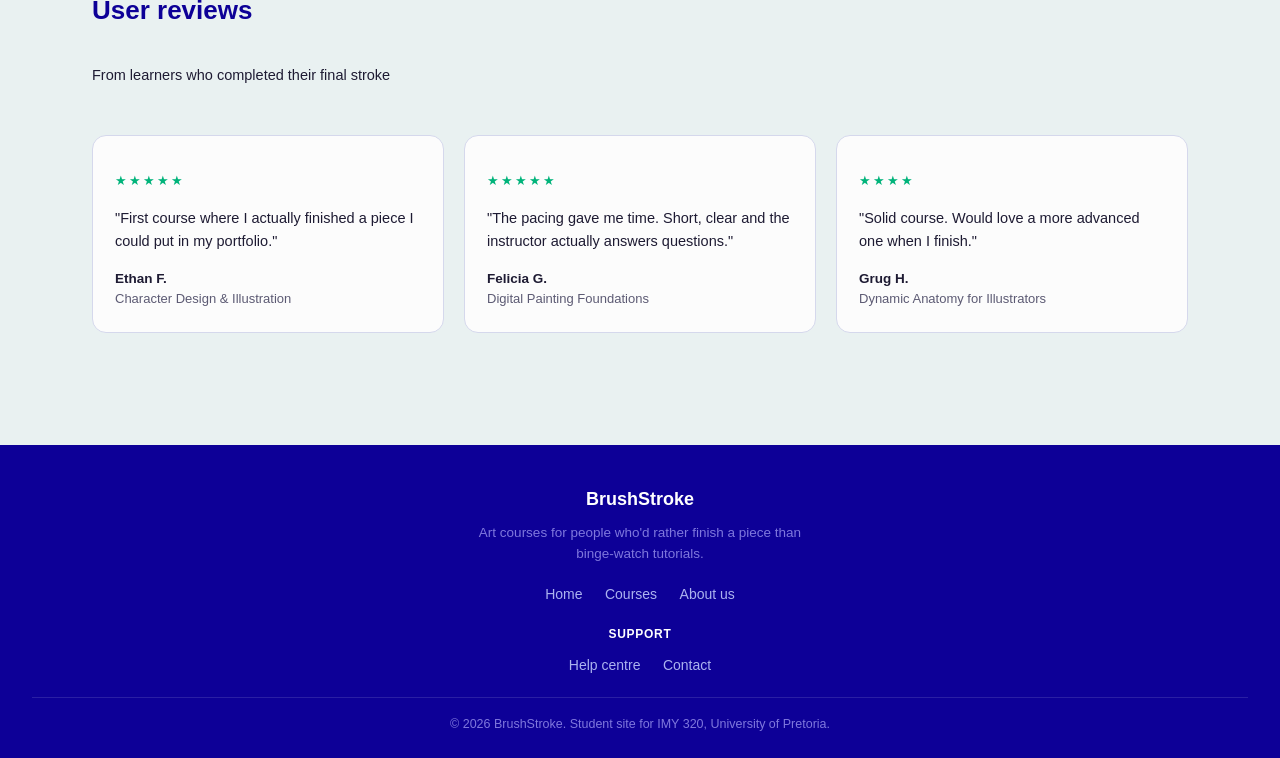
==== commit ce22268b: "Reupload of HTML files, old and new" ====
--- a/index.html
+++ b/index.html
@@ -17,13 +17,12 @@
             <nav>
                 <ul>
                     <li><a href="index.html" id="mainPage">BrushStroke</a></li>
+                    <li><a href="index.html" class="active">Home</a></li>
                     <li><a href="catalogue.html">All Courses</a></li>
-                    <div class="searchbar">
-                        <input type="text" placeholder="Search courses...">
-                    </div>
+                    <li id="navMyCourses" hidden><a href="profile.html#myCourses">My Courses</a></li>
                     <div id="logSect">
                         <a href="login.html" class="btn btn-ghost">Log in</a>
-                        <a href="signup.html" class="btn btn-primary">Sign up</a>  
+                        <a href="signup.html" class="btn btn-primary">Sign up</a>
                     </div>
                 </ul>
             </nav>
@@ -38,6 +37,10 @@
                 <h1>For those who learn by creating</h1>
                 <h2>Gain real skills. Finish real pieces.</h2>
                 <p>Courses in digital painting, illustration and character design, taught by working artists.</p>
+                <div class="hero-cta">
+                    <a class="btn btn-primary" href="catalogue.html">Browse free courses</a>
+                    <a class="btn btn-ghost" href="#courses">See what's trending</a>
+                </div>
             </section>
 
 
@@ -58,41 +61,53 @@
                     <h1>Trending courses</h1>
                     <p>What learners are doing this week.</p>
 
+                    <a class="course-link" href="courses.html?cat=digital-painting-foundations">
                     <article class="courses">
                         <h3 id="class01">DIGITAL PAINTING</h3>
                         <div class="course-body">
                             <h4>Digital Painting Foundations</h4>
                             <div class="instructor">by Alice B.</div>
                             <div class="rating">4.8 ★</div>
+                            <span class="go">View course →</span>
                         </div>
                     </article>
+                    </a>
 
+                    <a class="course-link" href="courses.html?cat=character-design-illustration">
                     <article class="courses">
                         <h3 id="class02">CHARACTER DESIGN</h3>
                         <div class="course-body">
                             <h4>Character Design &amp; Illustration</h4>
                             <div class="instructor">by Bob C.</div>
                             <div class="rating">4.9 ★</div>
+                            <span class="go">View course →</span>
                         </div>
                     </article>
+                    </a>
 
+                    <a class="course-link" href="courses.html?cat=dynamic-anatomy-illustrators">
                     <article class="courses">
                         <h3 id="class03">ANATOMY</h3>
                         <div class="course-body">
                             <h4>Dynamic Anatomy for Illustrators</h4>
                             <div class="instructor">by Charlie D.</div>
                             <div class="rating">4.7 ★</div>
+                            <span class="go">View course →</span>
                         </div>
                     </article>
+                    </a>
 
+                    <a class="course-link" href="courses.html?cat=krita-workflows">
                     <article class="courses">
                         <h3 id="class04">KRITA WORKFLOWS</h3>
                         <div class="course-body">
-                            <h4>Tablet Workflows</h4>
-                            <div class="instructor">with Dustin E.</div>
+                            <h4>Krita Workflows</h4>
+                            <div class="instructor">by Dustin E.</div>
                             <div class="rating">4.8 ★</div>
+                            <span class="go">View course →</span>
                         </div>
                     </article>
+                    </a>
             </section>
 
 
@@ -125,11 +140,13 @@
 
             <p class="blurb">Art courses for people who'd rather finish a piece than binge-watch tutorials.</p>
 
+            <a href="index.html">Home</a>
+            <a href="catalogue.html">Courses</a>
             <a href="about.html">About us</a>
 
             <h5>Support</h5>
-            <a href="#">Help centre</a>
-            <a href="#">Contact</a>
+            <a href="contact.html#help">Help centre</a>
+            <a href="contact.html">Contact</a>
 
             <div>
                 <span>© 2026 BrushStroke. Student site for IMY 320, University of Pretoria.</span>
--- a/styles/theme.css
+++ b/styles/theme.css
@@ -9,9 +9,10 @@
     --stars: #00b37a;
     --bg: #e9f1f1;
     --inside-box: #fcfcfc;
-    --line: #ccffce71;
+    --line: #d5d8ec;
+    --line-strong: #b9bedd;
     --text-primary: #1E1B33;
-    --text-muted: #203c47;
+    --text-muted: #5c5a73;
 
     --font-display: 'Space Grotesk', 'Segoe UI', sans-serif;
     --font-body: 'Inter', 'Segoe UI', sans-serif;
@@ -67,6 +68,10 @@
 .btn-ghost { background: transparent; color: var(--dark-grad); border-color: var(--line); }
 .btn-ghost:hover { border-color: var(--light-grad); color: var(--light-grad); }
 
+.btn-block {
+    width: 100%;
+    padding: 12px;
+}
 
 footer {
     background: var(--vib-blue);
